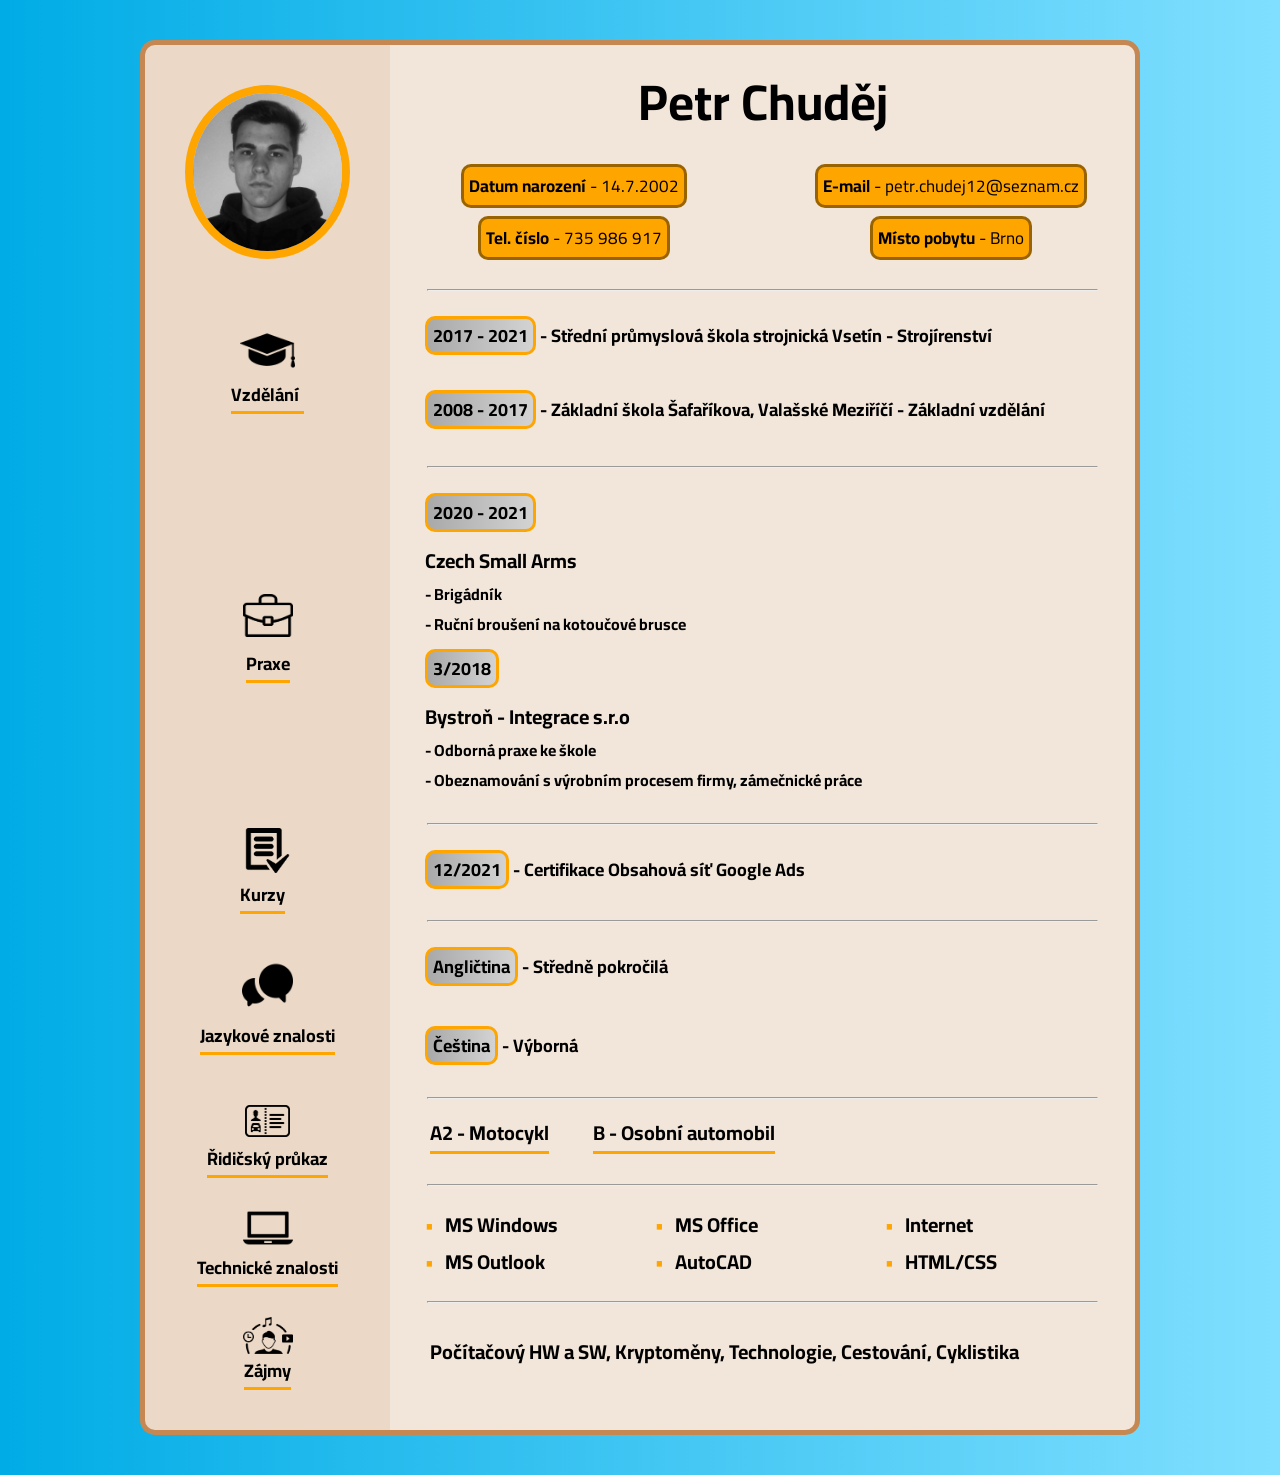
==== public/index.html @ b15066ef "web" ====
<!DOCTYPE html>
<html lang="en">
<head>
    <meta charset="UTF-8">
    <meta http-equiv="X-UA-Compatible" content="IE=edge">
    <meta name="viewport" content="width=device-width, initial-scale=1.0">
    <link rel="stylesheet" href="styles.css">
    <link rel="preconnect" href="https://fonts.googleapis.com">
    <link rel="preconnect" href="https://fonts.gstatic.com" crossorigin>
    <link href="https://fonts.googleapis.com/css2?family=Bebas+Neue&family=Cairo:wght@300&family=Titillium+Web:ital,wght@0,300;1,300&display=swap" rel="stylesheet"> 
    <title>Petr Chuděj - Životopis</title>
    <link rel="icon" href="Images/fotka1.jpg">
</head>
<body>
    <div class="container">
        <aside>
            <div class="photo">
                <img src="Images/fotka1.jpg" alt="" class="face">
                <div class="active">
                    <img src="Images/49944.png" alt="" class="skolypng">
                        <h2 class="obr1">Vzdělání</h2>
                </div>
                <div class="active">
                    <img src="Images/Work-PNG-File.png" alt="" class="workpng">
                        <h2 class="obr2">Praxe</h2>
                </div>
                <div class="active">
                    <img src="Images/66276.png" alt="" class="coursepng">
                        <h2 class="obr3">Kurzy</h2>
                </div>
                <div class="active">
                    <img src="Images/64484-200.png" alt="" class="languagepng">
                        <h2 class="obr4">Jazykové znalosti</h2>
                </div>
                <div class="active">
                    <img src="Images/24-240032_license-icon-free-download-banner-free-download-driving.png" alt="" class="drivepng">
                        <h2 class="obr5">Řidičský průkaz</h2>
                </div>
                <div class="active">
                    <img src="Images/59505.png" alt="" class="skillpng">
                        <h2 class="obr6">Technické znalosti</h2>
                </div>
                <div class="active">
                    <img src="Images/hobbies.png" alt="" class="hobbiespng">
                        <h2 class="obr7">Zájmy</h2>
                </div>
            </div>
        </aside>
        <main>
            <header>
                <div class="Name">
                    <h1><strong>Petr Chuděj</strong></h1>
                </div>
            </header>
            <section id="info">
                    <ul class="informace">
                        <li><strong>Datum narození</strong> - 14.7.2002</li>
                        <li><strong>E-mail</strong> - petr.chudej12@seznam.cz</li>
                        <li><strong>Tel. číslo</strong> - 735 986 917</li>
                        <li><strong>Místo pobytu</strong> - Brno</li>
                    </ul>
            </section>
            <div class="line1">
                <hr class="line">
            </div>
            <section id="vzdelani">
                <div class="skoly">
                    <div class="skola1">
                        <h2>2017 - 2021</h2>
                        <p> - Střední průmyslová škola strojnická Vsetín - Strojírenství</p>
                    </div>
                    <div class="skola2">
                        <h2 class="zakladka">2008 - 2017</h2>
                        <p> - Základní škola Šafaříkova, Valašské Meziříčí - Základní vzdělání</p>
                    </div>
                </div>
            </section>
            <hr class="line">
            <section id="praxe">
                <div class="firmy">
                    <h2>2020 - 2021</h2>
                        <p class="nazev_firmy">Czech Small Arms</p>
                        <p> - Brigádník</p>
                        <p> - Ruční broušení na kotoučové brusce</p>
                    <h2>3/2018</h2>
                        <p class="nazev_firmy">Bystroň - Integrace s.r.o</p>
                        <p> - Odborná praxe ke škole</p>
                        <p> - Obeznamování s výrobním procesem firmy, zámečnické práce</p>
                </div>
            </section>
            <div class="line2">
                <hr class="line">
            </div>
            <section id="kurzy">
                <h2>12/2021</h2>
                <p> - Certifikace Obsahová síť Google Ads</p>
            </section>
            <div class="line3">
                <hr class="line">
            </div>
            <section id="jazykove_znalosti">
                <div class="anglictina">
                    <h2>Angličtina</h2>
                    <p> - Středně pokročilá</p>
                </div> 
                <div class="cestina">
                    <h2>Čeština</h2>
                    <p> - Výborná</p>
                </div>  
            </section>
            <hr class="line">
            <section id="ridicak">
                <p class="moto">A2 - Motocykl</p>
                <p class="auto">B - Osobní automobil</p>
            </section>
            <hr class="line">
            <section id="technicke_dovednosti">
                <ul class="programy">
                    <li>MS Windows</li>
                    <li>MS Office</li>
                    <li>Internet</li>
                    <li>MS Outlook</li>
                    <li>AutoCAD</li>
                    <li>HTML/CSS</li>
                </ul>
            </section>
            <hr class="line">
            <section id="zajmy">
                <p>Počítačový HW a SW, Kryptoměny, Technologie, Cestování, Cyklistika</p>
            </section>
            <footer>

            </footer>
        </main>
    </div>
</body>
</html>
---- public/styles.css ----
*{
    margin: 0;
    padding: 0;
    box-sizing: border-box;

}
@media screen and (max-width: 901px) {
    .skoly p{
        margin-right: 80px !important; 
        margin-left: 20px !important;
    }
    .skolypng{
        margin-top: 95px !important;
    }
    .workpng{
        margin-top: 200px !important;
    }
}
@media screen and (max-width: 829px) {
    .skoly p{
        margin-right: 20px !important; 
    }
}
@media screen and (max-width: 765px) {
    aside{
        display: none !important; 
    }  
    .main{
        width: 100% !important;
        border: 5px solid #c68853 !important;
        border-radius: 15px;
    }
    .informace{
        display: grid !important;
        grid-template-columns: 1fr 1fr;
        width: 95% !important;
        margin-right: auto;
        margin-left: auto;

    }
    .informace li{
        margin-bottom: 10px !important;
    }
    
}
@media screen and (max-width: 636px){
    #zajmy p{
        padding-bottom: 30px !important;
        
    }
}
@media screen and (max-width: 607px){
    .informace{
        display: block !important;
        width: 70% !important;
        margin-right: auto;
        margin-left: auto;
        text-align:center !important;
    }
    .line1 hr{
        margin-top: 120px !important;
    }
    .main{
        text-align: center;
    }
    .skoly{
        margin-left: auto !important;
        margin-right: auto !important;
    }
    .skoly h2{
        margin-left: auto !important;
        margin-right: auto !important;
    }
    .firmy{
        margin-left: auto !important;
        margin-right: auto !important;
    }
    .firmy h2{
        margin-left: auto !important;
        margin-right: auto !important;
    }
    #kurzy{
        margin-left: auto !important;
        margin-right: auto !important;
    }
    #kurzy h2{
        margin-left: 0 !important;
    }
    .anglictina{
        margin-left: auto !important;
        margin-right: auto !important;
    }
    .anglictina h2{
        margin-left: 0 !important;
    }
    .cestina{
        margin-left: auto !important;
        margin-right: auto !important;
    }
    .cestina h2{
        margin-left: 0 !important;
    }
    #ridicak{
        margin-left: auto !important;
        margin-right: auto !important;
    }
    #ridicak p{
        margin-left: 0 !important;
    }
    #ridicak .moto{
        margin-right: 10px !important;
    }
    #ridicak .auto{
        margin-left: 10px !important;
    }
    #technicke_dovednosti{
        margin-left: auto !important;
        margin-right: auto !important;
    }
    #zajmy p{
        margin-left: 40px !important;
        margin-right: 40px !important;
    }
}
@media screen and (max-width: 443px){
    .line2{
        padding-top: 15px !important;
    }
    #kurzy p{
        margin-right: 20px !important;
    }
}
@media screen and (max-width: 410px){
    .informace li{
        font-size: 15px !important;
    }
    #technicke_dovednosti ul li{
        font-size: 85%;
    }
    #zajmy p{
        font-size: 95% !important;
    }
}
@media screen and (max-width: 391px){
    .line3{
        padding-top: 20px !important;
    }
    #technicke_dovednosti{
        margin-left: -10px !important;
    }
    #ridicak p{
        font-size: 18px !important;
    }
}
/* Základní verze CV */
body{
    font-family: 'Cairo', sans-serif;
    margin-top: 40px;
    margin-bottom: 40px;

    background-image: linear-gradient(
        to left,
        rgb(128, 223, 255), rgb(0, 172, 230));
}
.container{
    max-width: 1000px;
    margin-left: auto;
    margin-right: auto;
    display: flex;
}
aside{
    width: 25%;
    border: 5px solid #c68853;
    border-right: none;
    background-color: #ebd8c6;
    border-top-left-radius: 15px;
    border-bottom-left-radius: 15px;
    padding-bottom: 40px;
}
main{
    width: 75%;
    border: 5px solid #c68853;
    border-left: none;
    background-color: #f2e5d9;
    border-top-right-radius: 15px;
    border-bottom-right-radius: 15px;
}
.photo{
    text-align: center;
    margin-top: 40px;
}
#info{
    height: 135px;
    padding-top: 10px;
}
.Name{
    font-weight: bold;
    text-align: center;
    margin-top: 10px;
    margin-bottom: 5px;
    font-size: 25px;
}
/* Boční panel */
.face{
    width: 165px;
    border-radius: 50%;
    border: 8px solid orange ;
}
.skolypng{
    width: 55px;
    margin-top: 55px;
    display: block;
    margin-left: auto;
    margin-right: auto;
}
.obr1{
    text-align: center;
    font-size: 18px;
    font-weight: bold;
    padding-right: 5px;
    border-bottom: 3px solid orange;
    display: inline-block;
}
.active:hover,
.active:active{
    scale: 90%;
    cursor: pointer;
}
.workpng{
    width: 50px;
    display: block;
    margin-left: auto;
    margin-right: auto;
    margin-top: 180px;
}
.obr2{
    text-align: center;
    font-size: 18px;
    font-weight: bold;
    margin-top: 10px;
    border-bottom: 3px solid orange;
    display: inline-block;
}
.coursepng{
    width: 45px;
    display: block;
    margin-left: auto;
    margin-right: auto;
    margin-top: 145px;
}
.obr3{
    text-align: center;
    font-size: 18px;
    font-weight: bold;
    margin-right: 10px;
    margin-top: 5px;
    border-bottom: 3px solid orange;
    display: inline-block
}
.languagepng{
    width: 85px;
    display: block;
    margin-left: auto;
    margin-right: auto;
    margin-top: 30px;
    margin-bottom: -15px;
}
.obr4{
    text-align: center;
    font-size: 18px;
    font-weight: bold;
    margin-top: 5px;
    border-bottom: 3px solid orange;
    display: inline-block
}
.drivepng{
    width: 45px;
    margin-top: 50px;
    display: block;
    margin-left: auto;
    margin-right: auto;
}
.obr5{
    text-align: center;
    font-size: 18px;
    font-weight: bold;
    margin-top: 5px;
    border-bottom: 3px solid orange;
    display: inline-block;
}
.skillpng{
    width: 50px;
    margin-top: 25px;
    display: block;
    margin-left: auto;
    margin-right: auto;
}
.obr6{
    text-align: center;
    font-size: 18px;
    font-weight: bold;
    margin-top: -5px;
    border-bottom: 3px solid orange;
    display: inline-block;
}
.hobbiespng{
    width: 50px;
    margin-top: 30px;
    display: block;
    margin-left: auto;
    margin-right: auto;
}
.obr7{
    text-align: center;
    font-size: 18px;
    font-weight: bold;
    border-bottom: 3px solid orange;
    display: inline-block;

}
.line{
    width: 90%;
    margin-left: auto;
    margin-right: auto;
    color: rgba(198, 136,83, 0.5);
}

/* Section 1 */
.informace{
    display: grid;
    grid-template-columns: 1fr 1fr;
    gap: 0.5rem;
}
.informace li {
    margin-left: auto;
    margin-right: auto;
    list-style-type: none;
    padding: 3px;
    padding-left: 5px; 
    padding-right: 5px; 
    font-size: 17px;
    border: 3px solid rgba(0,0,0, 0.4);
    border-radius: 10px;
    background-color: orange;
}

/* Section 2 */
#vzdelani{
    min-height: 150px;
}
.skoly{
    margin-left: 20px;
    margin-top: 25px;
}
.skola1{
    display: block;
}
.skola2{
    display: block;
}
.skoly h2{
    padding-left: 5px;
    padding-right: 5px;
    border: 3px solid orange;
    border-radius: 10px;
    background-image: linear-gradient(
        to left,
        rgb(211,211,211), rgb(169,169,169));
    display: inline-block;
    font-size: 18px;
    margin-bottom: 10px;
    margin-left: 15px;
}
.skoly p{
    font-size: 18px;
    margin-bottom: 10px;
    font-weight: bold;
    display: inline-block;
    margin-right: 20px;
}
.zakladka{
    margin-top: 25px;
}

/* Section 3 */
#praxe{
    min-height: 355px;
    display: flex;
}
.firmy{
    margin-left: 35px;
    margin-top: 15px;
}
.firmy h2{
    padding-left: 5px;
    padding-right: 5px;
    border: 3px solid orange;
    border-radius: 10px;
    background-image: linear-gradient(
        to left,
        rgb(211,211,211), rgb(169,169,169));   
    font-size: 18px;
    margin-bottom: 10px;
    margin-top: 10px;
    margin-right: 20px;
    display: inline-block;    
}
.nazev_firmy{
    font-size: 20px;
    font-weight: bold;
}
.firmy p{
    font-weight: bold;
}

/* Section 4 */
#kurzy{
  min-height: 95px;  
}
#kurzy h2{
    display: inline-block;
    margin-left: 35px;
    font-size: 18px;
    padding-left: 5px;
    padding-right: 5px;
    border: 3px solid orange;
    border-radius: 10px;
    background-image: linear-gradient(
        to left,
        rgb(211,211,211), rgb(169,169,169));
    margin-bottom: 20px;
    margin-top: 25px;
}
#kurzy p{
    display: inline-block;
    font-weight: bold;
    font-size: 18px;
}

/* Section 5 */
#jazykove_znalosti{
    min-height: 175px ;
}
.anglictina h2 {
    display: inline-block;
    margin-left: 35px;
    font-size: 18px;
    padding-left: 5px;
    padding-right: 5px;
    border: 3px solid orange;
    border-radius: 10px;
    background-image: linear-gradient(
        to left,
        rgb(211,211,211), rgb(169,169,169));
    margin-bottom: 20px;
    margin-top: 25px;
}  
.anglictina p {
    display: inline-block;
    font-weight: bold;
    font-size: 18px;
}
.cestina h2{
    display: inline-block;
    margin-left: 35px;
    font-size: 18px;
    padding-left: 5px;
    padding-right: 5px;
    border: 3px solid orange;
    border-radius: 10px;
    background-image: linear-gradient(
        to left,
        rgb(211,211,211), rgb(169,169,169));
    margin-bottom: 10px;
    margin-top: 20px;
}
.cestina p{
    display: inline-block;
    font-weight: bold;
    font-size: 18px;
}

/* Section 6 */
#ridicak{
    min-height: 85px;
}
#ridicak p{
    margin-left: 40px;
    margin-top: 15px;
    font-size: 20px;
    font-weight: bold;
    border-bottom: 3px solid orange;
    display: inline-block;
}

/* Section 7 */
#technicke_dovednosti{
    height: 95px;
    margin-left: 25px;
}
.programy{
    margin-left: 30px;
    font-size: 20px;
    font-weight: bold;
    margin-top: 20px;
    list-style: none; /* Remove default bullets */
    display: grid;
    grid-template-columns: 1fr 1fr 1fr;
}
  
.programy li::before {
    content: "\2022" ;  
    color: orange; 
    font-weight: bold; 
    display: inline-block; 
    width: 1em; 
    margin-left: -1em; 
}

/* Section 8 */
#zajmy{
    min-height: 100px;
}
#zajmy p {
    margin-left: 40px;
    padding-top: 30px;
    font-size: 20px;
    font-weight: bold;
}
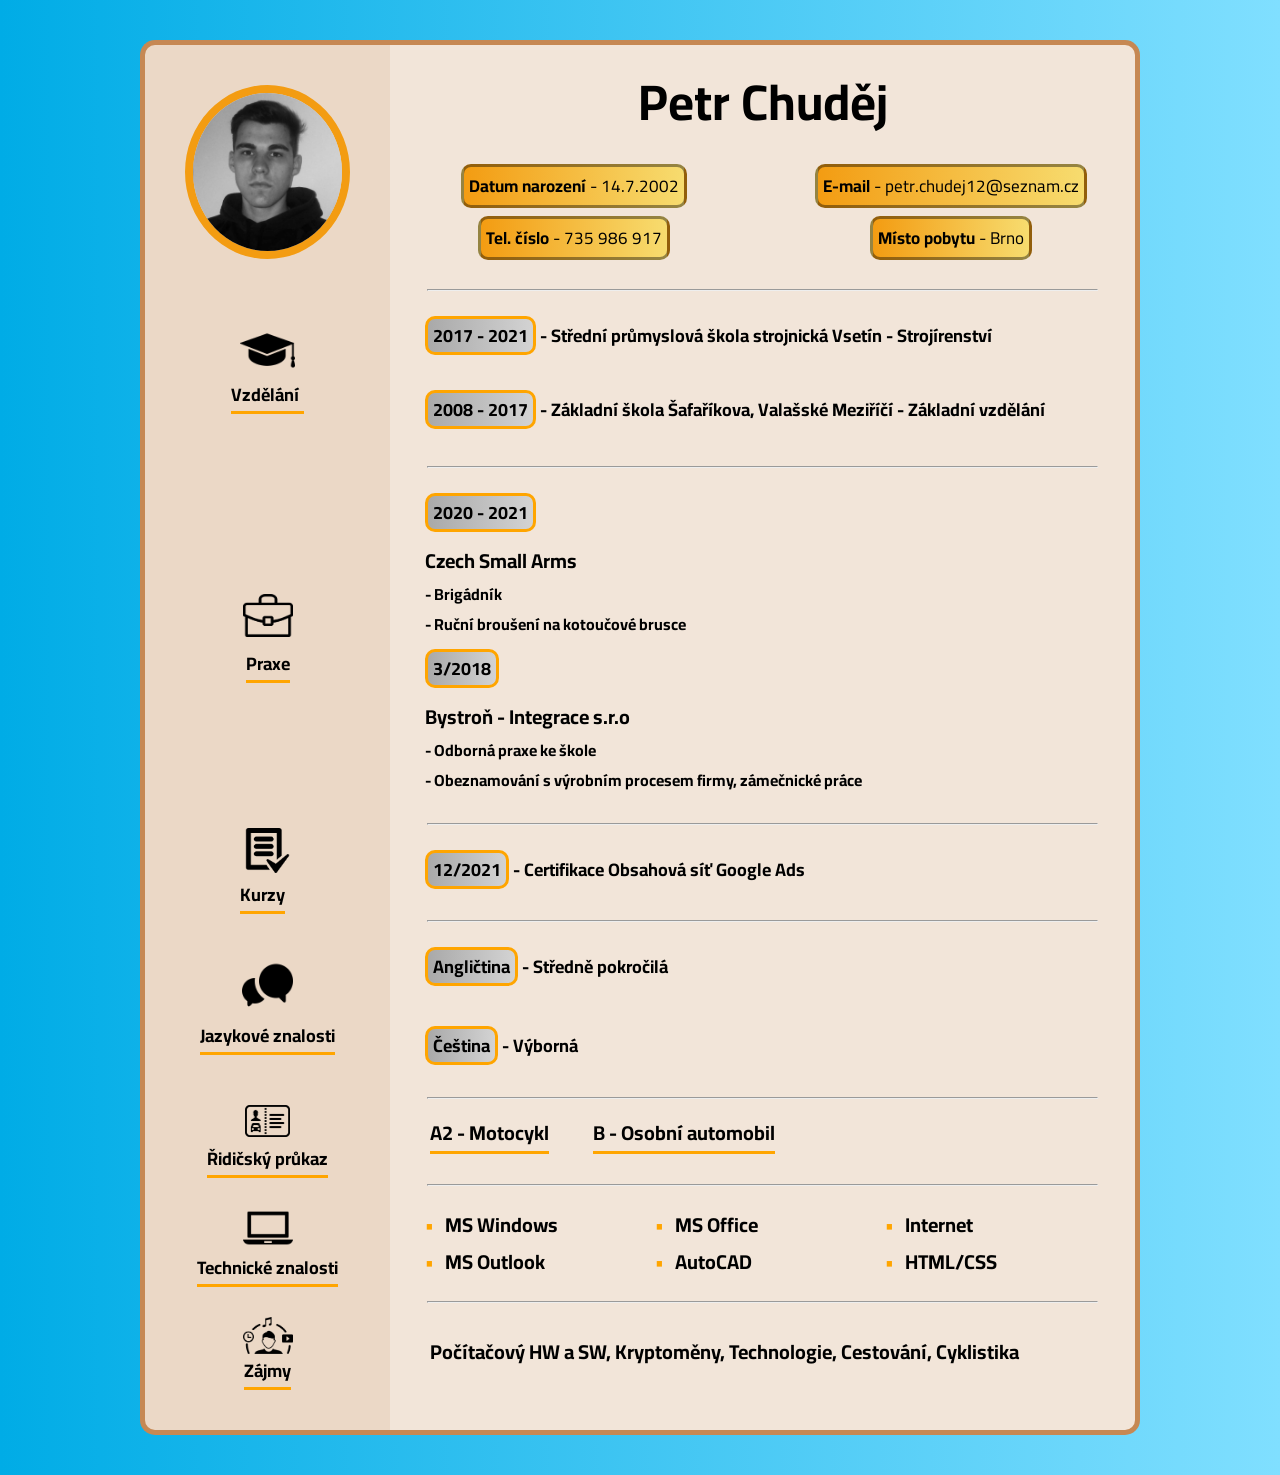
==== commit 67757569: "cv" ====
--- a/public/index.html
+++ b/public/index.html
@@ -46,7 +46,7 @@
                 </div>
             </div>
         </aside>
-        <main>
+        <div class="main">
             <header>
                 <div class="Name">
                     <h1><strong>Petr Chuděj</strong></h1>
@@ -131,7 +131,7 @@
             <footer>
 
             </footer>
-        </main>
+        </div>
     </div>
 </body>
 </html>
--- a/public/styles.css
+++ b/public/styles.css
@@ -39,7 +39,7 @@
 
     }
     .informace li{
-        margin-bottom: 10px !important;
+        margin-bottom: 15px !important;
     }
     
 }
@@ -177,7 +177,7 @@
     border-bottom-left-radius: 15px;
     padding-bottom: 40px;
 }
-main{
+.main{
     width: 75%;
     border: 5px solid #c68853;
     border-left: none;
@@ -204,7 +204,7 @@
 .face{
     width: 165px;
     border-radius: 50%;
-    border: 8px solid orange ;
+    border: 8px solid rgb( 243, 156, 18);
 }
 .skolypng{
     width: 55px;
@@ -341,7 +341,9 @@
     font-size: 17px;
     border: 3px solid rgba(0,0,0, 0.4);
     border-radius: 10px;
-    background-color: orange;
+    background-image: linear-gradient(
+        to left,
+        rgb( 247, 220, 111), rgb( 243, 156, 18));
 }
 
 /* Section 2 */
